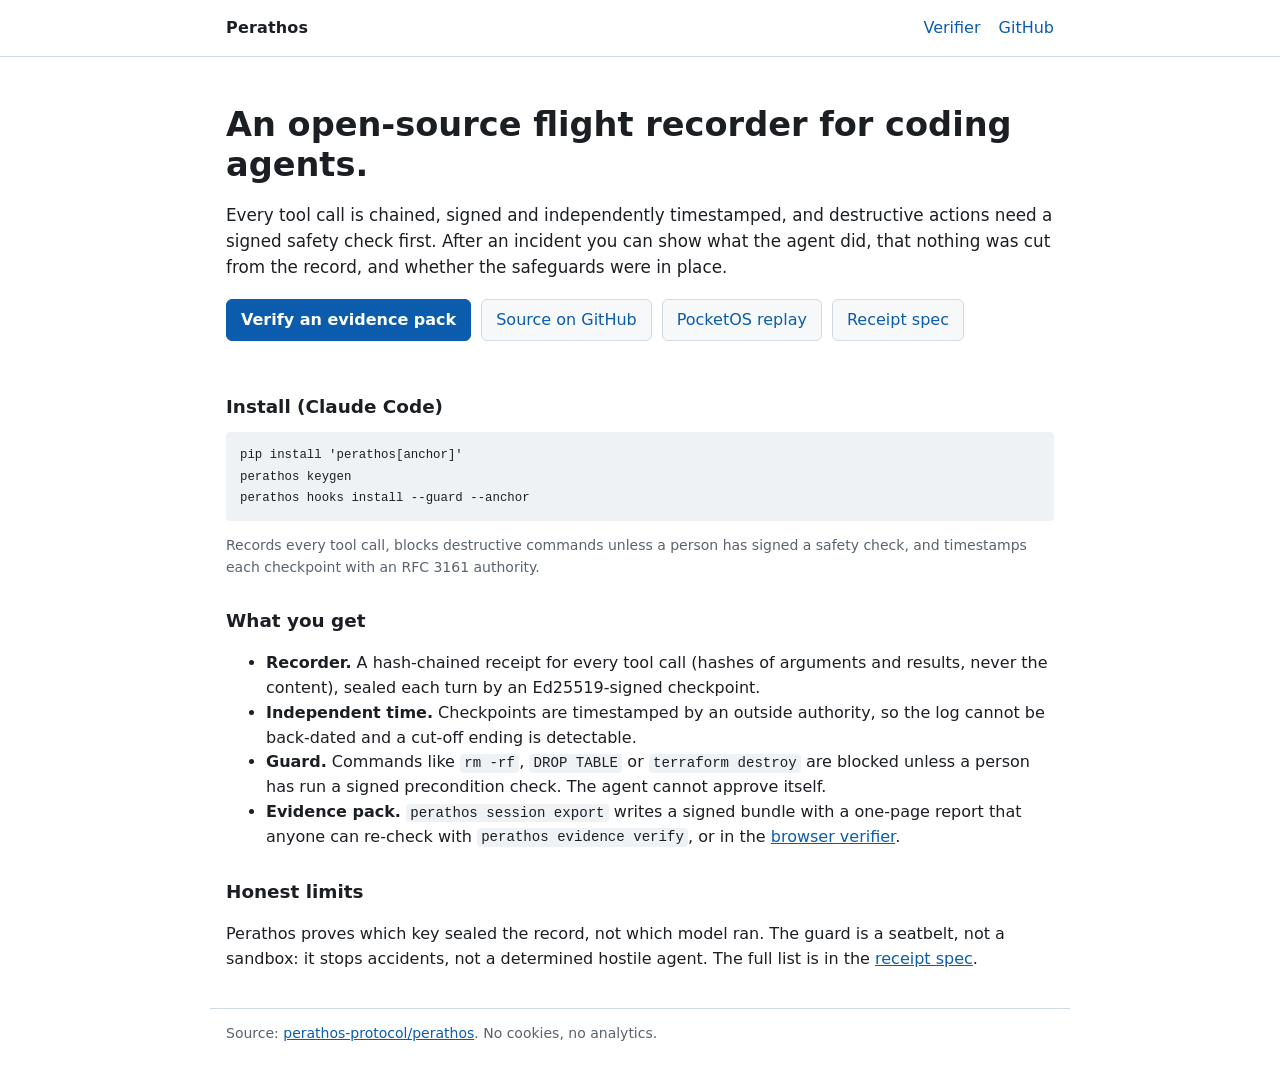
==== site/index.html @ 68f71c28 "feat(site): static browser verifier for evidence packs + GitHub Pages Adds site/ (published by .gith" ====
<!doctype html>
<html lang="en">
<head>
<meta charset="utf-8">
<meta name="viewport" content="width=device-width, initial-scale=1">
<meta http-equiv="Content-Security-Policy"
      content="default-src 'none'; style-src 'self'; img-src 'self' data:; base-uri 'none'; form-action 'none'">
<meta name="referrer" content="no-referrer">
<title>Perathos flight recorder</title>
<meta name="description" content="An open-source flight recorder for coding agents.">
<link rel="stylesheet" href="style.css">
</head>
<body>
<header class="top">
  <div class="wrap">
    <a class="brand" href="./">Perathos</a>
    <nav><a href="verify/">Verifier</a><a href="https://github.com/perathos-protocol/perathos">GitHub</a></nav>
  </div>
</header>

<main class="wrap">
  <section class="hero">
    <h1>An open-source flight recorder for coding agents.</h1>
    <p class="lead">Every tool call is chained, signed and independently timestamped, and destructive actions need a signed safety check first.
      After an incident you can show what the agent did, that nothing was cut from the record, and whether the safeguards were in place.</p>
    <div class="links">
      <a class="primary" href="verify/">Verify an evidence pack</a>
      <a href="https://github.com/perathos-protocol/perathos">Source on GitHub</a>
      <a href="https://github.com/perathos-protocol/perathos/tree/main/examples/pocketos_replay">PocketOS replay</a>
      <a href="https://github.com/perathos-protocol/perathos/blob/main/docs/specs/RECEIPT_V1.md">Receipt spec</a>
    </div>
  </section>

  <h2>Install (Claude Code)</h2>
<pre><code>pip install 'perathos[anchor]'
perathos keygen
perathos hooks install --guard --anchor</code></pre>
  <p class="small muted">Records every tool call, blocks destructive commands unless a person has signed a safety check, and timestamps each checkpoint with an RFC 3161 authority.</p>

  <h2>What you get</h2>
  <ul>
    <li><strong>Recorder.</strong> A hash-chained receipt for every tool call (hashes of arguments and results, never the content), sealed each turn by an Ed25519-signed checkpoint.</li>
    <li><strong>Independent time.</strong> Checkpoints are timestamped by an outside authority, so the log cannot be back-dated and a cut-off ending is detectable.</li>
    <li><strong>Guard.</strong> Commands like <code>rm -rf</code>, <code>DROP TABLE</code> or <code>terraform destroy</code> are blocked unless a person has run a signed precondition check. The agent cannot approve itself.</li>
    <li><strong>Evidence pack.</strong> <code>perathos session export</code> writes a signed bundle with a one-page report that anyone can re-check with <code>perathos evidence verify</code>, or in the <a href="verify/">browser verifier</a>.</li>
  </ul>

  <h2>Honest limits</h2>
  <p>Perathos proves which key sealed the record, not which model ran. The guard is a seatbelt, not a sandbox: it stops accidents, not a determined hostile agent.
    The full list is in the <a href="https://github.com/perathos-protocol/perathos/blob/main/docs/specs/RECEIPT_V1.md">receipt spec</a>.</p>
</main>

<footer class="wrap foot small muted">
  Source: <a href="https://github.com/perathos-protocol/perathos">perathos-protocol/perathos</a>. No cookies, no analytics.
</footer>
</body>
</html>
---- site/style.css ----
:root {
  --bg: #ffffff;
  --fg: #1b1f24;
  --muted: #59636e;
  --line: #d1d9e0;
  --panel: #f6f8fa;
  --accent: #0b5cad;
  --ok: #1a7f37;
  --ok-bg: #dafbe1;
  --bad: #cf222e;
  --bad-bg: #ffebe9;
  --code-bg: #eff2f5;
  color-scheme: light;
}
@media (prefers-color-scheme: dark) {
  :root {
    --bg: #0f1216;
    --fg: #e6edf3;
    --muted: #9198a1;
    --line: #30363d;
    --panel: #161b22;
    --accent: #58a6ff;
    --ok: #3fb950;
    --ok-bg: #12261a;
    --bad: #f85149;
    --bad-bg: #2d1416;
    --code-bg: #1f252d;
    color-scheme: dark;
  }
}
* { box-sizing: border-box; }
html { -webkit-text-size-adjust: 100%; }
body {
  margin: 0;
  background: var(--bg);
  color: var(--fg);
  font: 16px/1.55 system-ui, -apple-system, "Segoe UI", Roboto, sans-serif;
}
.wrap { max-width: 860px; margin: 0 auto; padding: 0 16px; }
a { color: var(--accent); }
code, pre {
  font-family: ui-monospace, SFMono-Regular, Consolas, "Liberation Mono", monospace;
  font-size: 0.88em;
  background: var(--code-bg);
  border-radius: 4px;
}
code { padding: 0.1em 0.3em; overflow-wrap: anywhere; }
pre { padding: 12px 14px; overflow-x: auto; margin: 0 0 10px; }
pre code { background: none; padding: 0; }
h1 { font-size: 1.9rem; line-height: 1.2; margin: 28px 0 10px; }
h2 { font-size: 1.15rem; margin: 28px 0 10px; }
.lead { font-size: 1.05rem; }
.muted { color: var(--muted); }
.small { font-size: 0.875rem; }

.top { border-bottom: 1px solid var(--line); }
.top .wrap { display: flex; align-items: center; justify-content: space-between; height: 56px; }
.brand { font-weight: 700; color: var(--fg); text-decoration: none; letter-spacing: 0.01em; }
.top nav a { margin-left: 18px; text-decoration: none; }

.panel {
  border: 1px solid var(--line);
  border-radius: 10px;
  padding: 16px;
  background: var(--panel);
  margin: 20px 0;
}
.drop {
  display: flex; flex-direction: column; align-items: center; justify-content: center; gap: 4px;
  min-height: 130px; padding: 18px;
  border: 2px dashed var(--line); border-radius: 8px;
  background: var(--bg); cursor: pointer; text-align: center;
}
.drop.over, .drop:hover { border-color: var(--accent); }
.drop input { position: absolute; width: 1px; height: 1px; opacity: 0; }
.drop:focus-within { outline: 2px solid var(--accent); outline-offset: 2px; }
.drop-title { font-weight: 600; }
.row { display: flex; flex-wrap: wrap; align-items: center; gap: 10px; margin-top: 14px; }
.btn {
  font: inherit; font-weight: 600;
  padding: 8px 16px; border-radius: 6px;
  border: 1px solid var(--accent); background: var(--accent); color: #fff; cursor: pointer;
}
@media (prefers-color-scheme: dark) { .btn { color: #0f1216; } }
.btn:focus-visible { outline: 2px solid var(--fg); outline-offset: 2px; }
.field { display: flex; flex-direction: column; gap: 4px; margin-top: 16px; }
.field label { font-weight: 600; font-size: 0.95rem; }
.field input {
  font: 0.9rem ui-monospace, Consolas, monospace;
  width: 100%; padding: 8px 10px;
  border: 1px solid var(--line); border-radius: 6px;
  background: var(--bg); color: var(--fg);
}

.status { min-height: 1.5em; margin: 8px 0; }
.status.error { color: var(--bad); font-weight: 600; }

.banner {
  display: flex; flex-wrap: wrap; align-items: baseline; gap: 6px 14px;
  padding: 14px 16px; border-radius: 8px; border: 1px solid;
  overflow-wrap: anywhere;
}
.banner strong { font-size: 1.5rem; letter-spacing: 0.04em; }
.banner.ok { color: var(--ok); background: var(--ok-bg); border-color: var(--ok); }
.banner.fail { color: var(--bad); background: var(--bad-bg); border-color: var(--bad); }
.banner span { color: var(--fg); }

.facts { display: grid; grid-template-columns: minmax(120px, 30%) 1fr; gap: 6px 14px; margin: 0; }
.facts dt { color: var(--muted); }
.facts dd { margin: 0; overflow-wrap: anywhere; }
@media (max-width: 560px) {
  .facts { grid-template-columns: 1fr; gap: 0; }
  .facts dd { margin-bottom: 8px; }
}

.checks, .events { list-style: none; padding: 0; margin: 0; }
.checks > li { display: flex; flex-wrap: wrap; gap: 4px 10px; padding: 7px 0; border-bottom: 1px solid var(--line); }
.checks .tag {
  flex: 0 0 auto; min-width: 3.2em; text-align: center;
  font-size: 0.75rem; font-weight: 700; text-transform: uppercase;
  padding: 2px 6px; border-radius: 4px; height: fit-content;
}
.checks .what { flex: 1 1 260px; }
.checks .pass .tag { color: var(--ok); background: var(--ok-bg); }
.checks .failed .tag { color: #fff; background: var(--bad); }
.checks .skip .tag { color: var(--muted); background: var(--code-bg); }
.checks .errs { flex-basis: 100%; margin: 4px 0 0; padding-left: 20px; color: var(--bad); }
.events > li { padding: 8px 0 8px 12px; border-left: 3px solid var(--line); margin-bottom: 8px; overflow-wrap: anywhere; }
.events .deny { border-left-color: var(--bad); }
.events .deny strong { color: var(--bad); }
.events .allow { border-left-color: var(--ok); }
.events .allow > strong { color: var(--ok); }

.limits { margin-top: 36px; }
.limits ul { padding-left: 20px; }
.foot { border-top: 1px solid var(--line); margin-top: 36px; padding-top: 14px; padding-bottom: 28px; }

.hero { padding: 20px 0 6px; }
.hero h1 { font-size: 2.1rem; }
.links { display: flex; flex-wrap: wrap; gap: 10px; margin: 18px 0; }
.links a {
  padding: 8px 14px; border: 1px solid var(--line); border-radius: 6px;
  text-decoration: none; background: var(--panel);
}
.links a.primary { background: var(--accent); border-color: var(--accent); color: #fff; font-weight: 600; }
@media (prefers-color-scheme: dark) { .links a.primary { color: #0f1216; } }
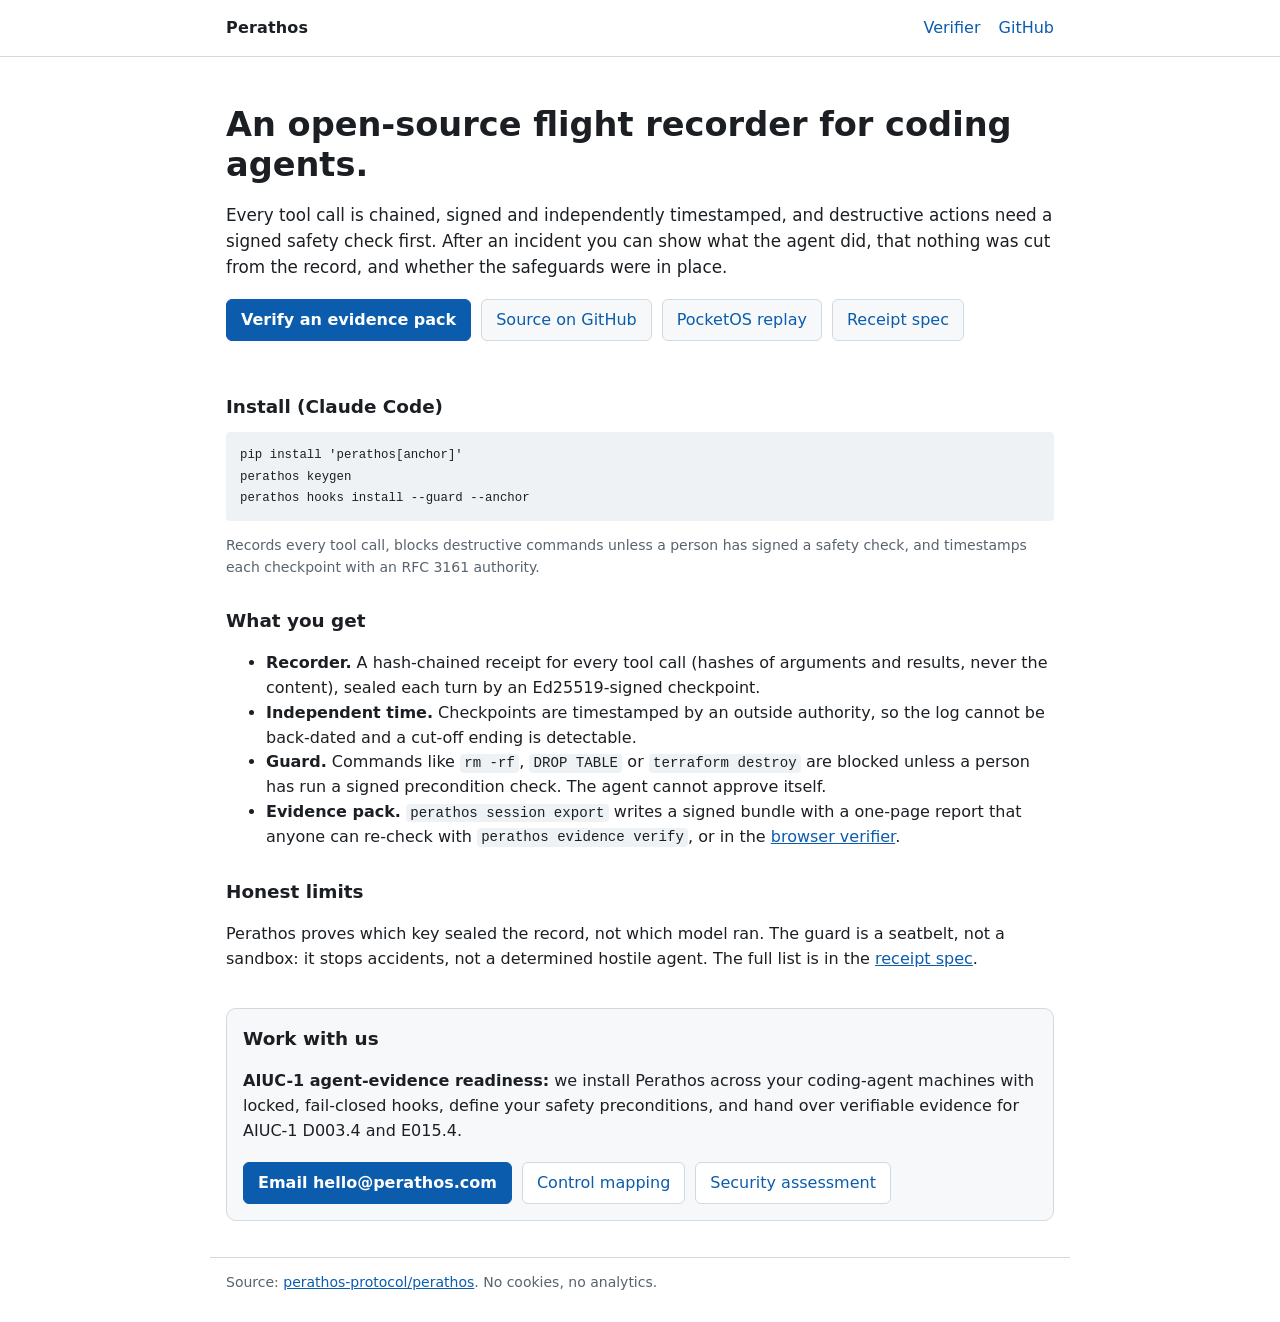
==== commit bb1466c3: "docs+release: vendor-trust pack (provenance, SBOM, security assessment, precondition spec) - release" ====
--- a/site/index.html
+++ b/site/index.html
@@ -48,6 +48,17 @@
   <h2>Honest limits</h2>
   <p>Perathos proves which key sealed the record, not which model ran. The guard is a seatbelt, not a sandbox: it stops accidents, not a determined hostile agent.
     The full list is in the <a href="https://github.com/perathos-protocol/perathos/blob/main/docs/specs/RECEIPT_V1.md">receipt spec</a>.</p>
+
+  <section class="work" aria-labelledby="work-with-us">
+    <h2 id="work-with-us">Work with us</h2>
+    <p><strong>AIUC-1 agent-evidence readiness:</strong> we install Perathos across your coding-agent machines with locked, fail-closed hooks,
+      define your safety preconditions, and hand over verifiable evidence for AIUC-1 D003.4 and E015.4.</p>
+    <div class="links">
+      <a class="primary" href="mailto:hello@perathos.com?subject=Agent%20evidence%20readiness">Email hello@perathos.com</a>
+      <a href="https://github.com/perathos-protocol/perathos/blob/main/docs/CONTROL_MAPPING.md">Control mapping</a>
+      <a href="https://github.com/perathos-protocol/perathos/blob/main/docs/SECURITY_ASSESSMENT.md">Security assessment</a>
+    </div>
+  </section>
 </main>
 
 <footer class="wrap foot small muted">
--- a/site/style.css
+++ b/site/style.css
@@ -144,3 +144,8 @@
 }
 .links a.primary { background: var(--accent); border-color: var(--accent); color: #fff; font-weight: 600; }
 @media (prefers-color-scheme: dark) { .links a.primary { color: #0f1216; } }
+
+.work { margin-top: 36px; padding: 16px; border: 1px solid var(--line); border-radius: 10px; background: var(--panel); }
+.work h2 { margin-top: 0; }
+.work .links { margin-bottom: 0; }
+.work .links a:not(.primary) { background: var(--bg); }
